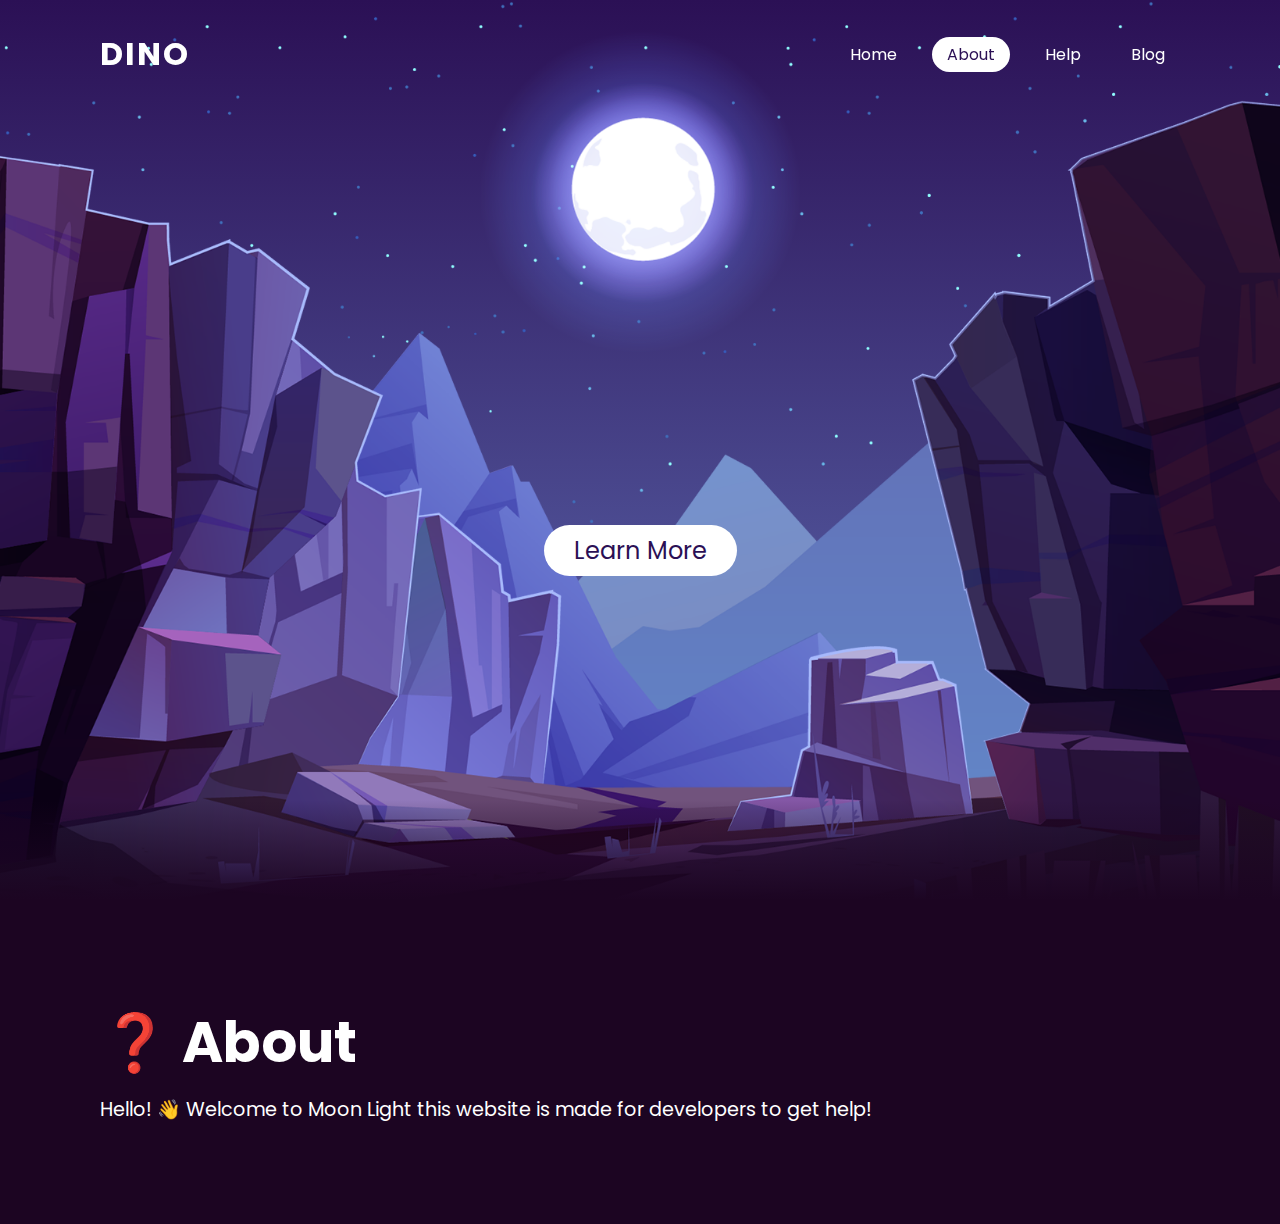
==== About.html @ 942c7349 "Add files via upload" ====
<!DOCTYPE html>
<html lang="en">
    <head>
        <title>Moon Light | About</title>
        <link rel="icon" type="image/x-icon" href="favicon.ico">
        <link rel="stylesheet" type="text/css" href="style.css">
    </head>
    <body>
        <header>
            <a href="#" class="logo">Dino</a>
            <ul>
                <li><a href="index.html">Home</a></li>
                <li><a href="About.html" class="active">About</a></li>
                <li><a href="Help.html">Help</a></li>
                <li><a href="Blog.html">Blog</a></li>
            </ul>
        </header>
        <section>
            <img src="stars.png" id="stars">
            <img src="moon.png" id="moon">
            <img src="mountains_behind.png" id="mountains_behind">
            <h2 id="text">About</h2>
            <a href="#sec" id="btn">Learn More</a>
            <img src="mountains_front.png" id="mountains_front">
        </section>
        <div class="sec" id="sec">
            <h2>❓ About</h2>
            <p>Hello! 👋 Welcome to Moon Light this website is made for developers to get help!</p>
        </div>
        <script>
            let stars = document.getElementById('stars');
            let moon = document.getElementById('moon');
            let mountains_behind = document.getElementById('mountains_behind');
            let text = document.getElementById('text');
            let btn = document.getElementById('btn');
            let mountains_front = document.getElementById('mountains_front');

            window.addEventListener('scroll', function(){
                let value = window.scrollY;
                stars.style.left = value * 0.25 + 'px';
                moon.style.top = value * 1.05 + 'px';
                mountains_behind.style.top = value * .5 + 'px';
                mountains_front.style.top = value * 0 + 'px';
                text.style.marginRight = value * 4 + 'px';
                text.style.marginTop = value * 1.5 + 'px';
                btn.style.marginTop = value * 1.5 + 'px';
            })
        </script>
    </body>
</html>
---- style.css ----
@import url('https://fonts.googleapis.com/css?family=Poppins:300,400,500,600,700,800,900&display=swap');
*
{
    margin: 0;
    padding: 0;
    box-sizing: border-box;
    font-family: 'Poppins', sans-serif;
    scroll-behavior: smooth;
}
body
{
    min-height: 100vh;
    background: linear-gradient(#2b1055,#7597de);
    overflow-x: hidden;
}
header
{
    position: absolute;
    top: 0;
    left: 0;
    width: 100%;
    padding: 30px 100px;
    display: flex;
    justify-content: space-between;
    align-items: center;
    z-index: 1000;
}
header .logo
{
    color: #fff;
    font-weight: 700;
    text-decoration: none;
    font-size: 2em;
    text-transform: uppercase;
    letter-spacing: 2px;
}
header ul
{
    display: flex;
    justify-content: center;
    align-items: center;
}
header ul li
{
    list-style: none;
    margin-left: 20px;
}
header ul li a 
{
    text-decoration: none;
    padding: 6px 15px;
    color: #fff;
    border-radius: 20px;
}
header ul li a:hover ,
header ul li a.active
{
    background: #fff;
    color: #2b1055;
}
section
{
    position: relative;
    width: 100%;
    height: 100vh;
    padding: 100px;
    display: flex;
    justify-content: center;
    align-items: center;
}
section::before
{
    content: '';
    position: absolute;
    bottom: 0;
    width: 100%;
    height: 100px;
    background: linear-gradient(to top, #1c0522,transparent);
    z-index: 1000;
}
section img
{
    position: absolute;
    top: 0;
    left: 0;
    width: 100%;
    height: 100%;
    object-fit: cover;
    pointer-events: none;
}
section img#moon
{
    mix-blend-mode: screen;
}
section img#mountains_front
{
    z-index: 10;

}
#text
{
    position: absolute;
    right: -350px;
    color: #fff;
    white-space: nowrap;
    font-size: 7.5vw;
    z-index: 9;
}
#btn
{
    text-decoration: none;
    display: inline-block;
    padding: 8px 30px;
    border-radius: 40px;
    background-color: #fff;
    color: #2b1055;
    font-size: 1.5em;
    z-index: 9;
    transform: translateY(100px);
}
#learnBtn
{
    text-decoration: none;
    display: inline-block;
    padding: 8px 30px;
    border-radius: 40px;
    background-color: #fff;
    color: #2b1055;
    font-size: 1.5em;
    z-index: 9;
    transform: translateY(100px);
}
#javaBtn
{
    text-decoration: none;
    display: inline-block;
    padding: 8px 30px;
    border-radius: 40px;
    background-color: #fff;
    color: #2b1055;
    font-size: 1.5em;
    z-index: 9;
    transform: translateY(100px);
}
.sec
{
    position: relative;
    padding: 100px;
    background: #1c0522;
}
.sec h2
{
    font-size: 3.5em;
    margin-bottom: 10px;
    color: #fff;

}
.sec p
{
    font-size: 1.2em;
    color: #fff;
    
}
#mad
{
    color: #fff;
    font-weight: 700;
    text-decoration: none;
    font-size: 2em;
    text-transform: uppercase;
    letter-spacing: 2px;
}
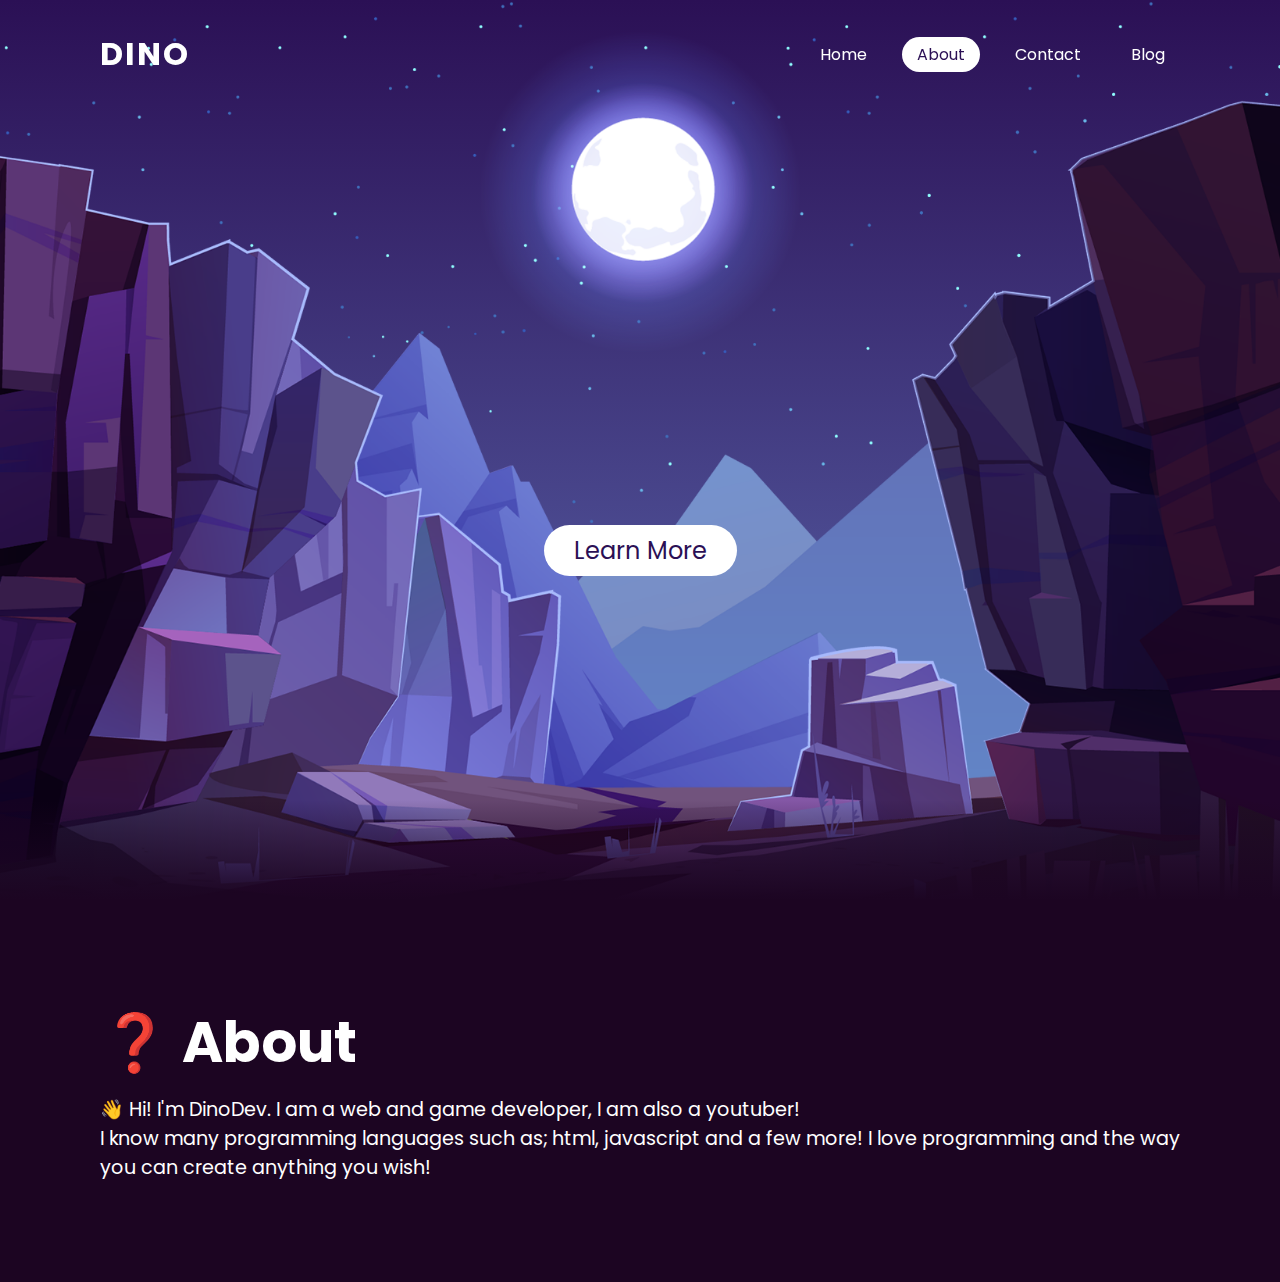
==== commit 7d8bd5af: "Add files via upload" ====
--- a/About.html
+++ b/About.html
@@ -1,7 +1,7 @@
 <!DOCTYPE html>
 <html lang="en">
     <head>
-        <title>Moon Light | About</title>
+        <title>DinoDev | About</title>
         <link rel="icon" type="image/x-icon" href="favicon.ico">
         <link rel="stylesheet" type="text/css" href="style.css">
     </head>
@@ -11,7 +11,7 @@
             <ul>
                 <li><a href="index.html">Home</a></li>
                 <li><a href="About.html" class="active">About</a></li>
-                <li><a href="Help.html">Help</a></li>
+                <li><a href="Contact.html">Contact</a></li>
                 <li><a href="Blog.html">Blog</a></li>
             </ul>
         </header>
@@ -19,13 +19,13 @@
             <img src="stars.png" id="stars">
             <img src="moon.png" id="moon">
             <img src="mountains_behind.png" id="mountains_behind">
-            <h2 id="text">About</h2>
+            <h2 id="text">DinoDev</h2>
             <a href="#sec" id="btn">Learn More</a>
             <img src="mountains_front.png" id="mountains_front">
         </section>
         <div class="sec" id="sec">
             <h2>❓ About</h2>
-            <p>Hello! 👋 Welcome to Moon Light this website is made for developers to get help!</p>
+            <p>👋 Hi! I'm DinoDev. I am a web and game developer, I am also a youtuber!</p><p>I know many programming languages such as; html, javascript and a few more! I love programming and the way you can create anything you wish!</p>
         </div>
         <script>
             let stars = document.getElementById('stars');
